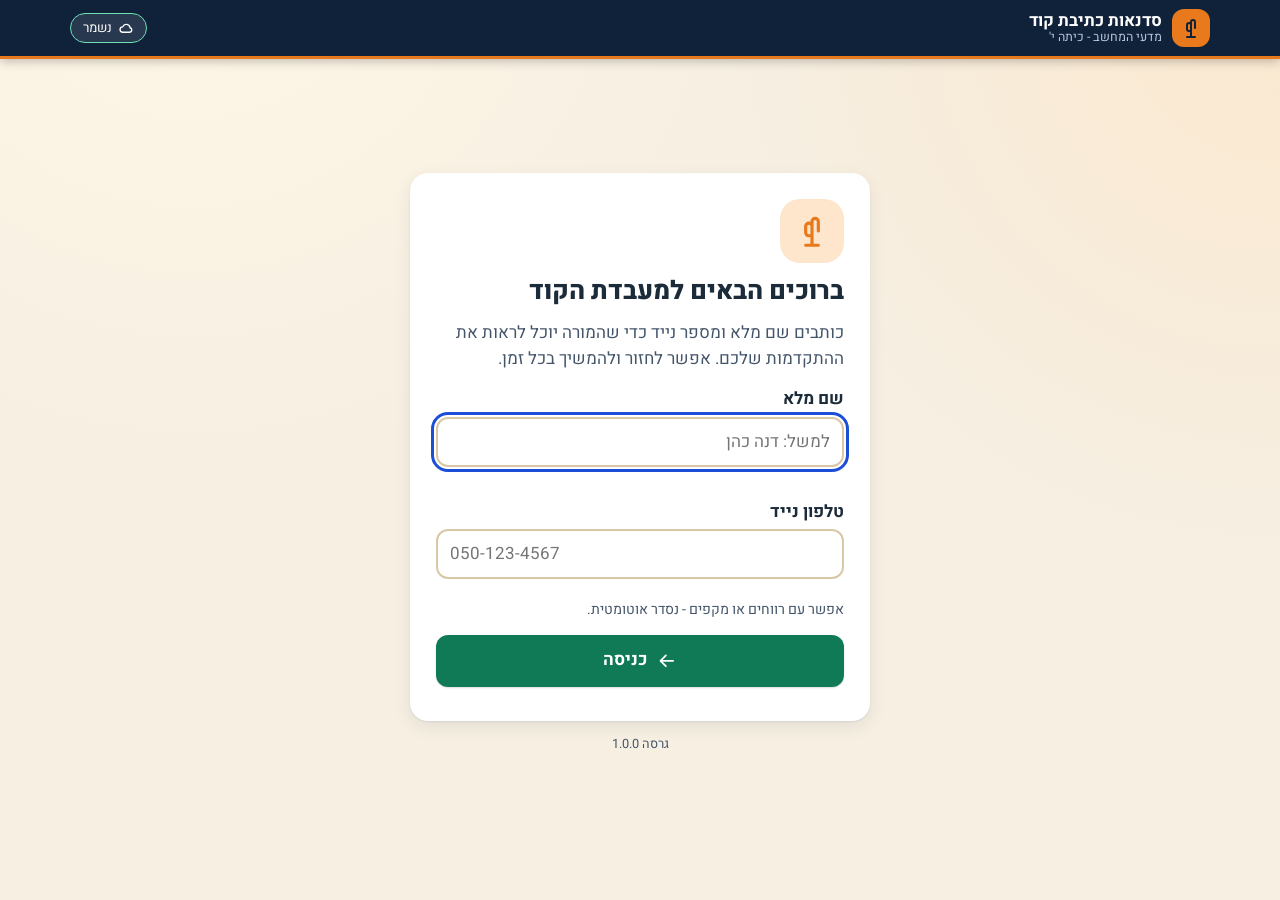
==== code-workshops/index.html @ 92d54087 "Add C# code-writing workshops (chapters 2-3) Three workshops, nine tasks, six-stage process with fad" ====
<!DOCTYPE html>
<html lang="he" dir="rtl">
<head>
  <meta charset="utf-8">
  <meta name="viewport" content="width=device-width, initial-scale=1">
  <meta name="theme-color" content="#10213a">
  <title>סדנאות כתיבת קוד</title>
  <link rel="preconnect" href="https://fonts.googleapis.com">
  <link rel="preconnect" href="https://fonts.gstatic.com" crossorigin>
  <link href="https://fonts.googleapis.com/css2?family=Heebo:wght@400;500;700;800&family=JetBrains+Mono:wght@400;600&display=swap" rel="stylesheet">
  <link rel="stylesheet" href="js/vendor/codemirror/codemirror.css">
  <link rel="stylesheet" href="css/style.css">
</head>
<body>
  <a class="skip" href="#main">דילוג לתוכן</a>
  <header id="hdr" class="hdr"></header>
  <main id="main" tabindex="-1"></main>
  <div id="toast" class="toast-host" role="status" aria-live="polite"></div>
  <noscript><p style="padding:2rem;text-align:center">האתר דורש JavaScript. נא להפעיל אותו בדפדפן.</p></noscript>
  <script src="js/config.js"></script>
  <script src="js/vendor/codemirror/codemirror.js"></script>
  <script src="js/vendor/codemirror/clike.js"></script>
  <script src="js/vendor/codemirror/matchbrackets.js"></script>
  <script src="js/vendor/codemirror/closebrackets.js"></script>
  <script src="js/csrun.js"></script>
  <script src="js/sync.js"></script>
  <script src="js/app.js"></script>
</body>
</html>
---- code-workshops/js/vendor/codemirror/codemirror.css ----
/* BASICS */

.CodeMirror {
  /* Set height, width, borders, and global font properties here */
  font-family: monospace;
  height: 300px;
  color: black;
  direction: ltr;
}

/* PADDING */

.CodeMirror-lines {
  padding: 4px 0; /* Vertical padding around content */
}
.CodeMirror pre.CodeMirror-line,
.CodeMirror pre.CodeMirror-line-like {
  padding: 0 4px; /* Horizontal padding of content */
}

.CodeMirror-scrollbar-filler, .CodeMirror-gutter-filler {
  background-color: white; /* The little square between H and V scrollbars */
}

/* GUTTER */

.CodeMirror-gutters {
  border-right: 1px solid #ddd;
  background-color: #f7f7f7;
  white-space: nowrap;
}
.CodeMirror-linenumbers {}
.CodeMirror-linenumber {
  padding: 0 3px 0 5px;
  min-width: 20px;
  text-align: right;
  color: #999;
  white-space: nowrap;
}

.CodeMirror-guttermarker { color: black; }
.CodeMirror-guttermarker-subtle { color: #999; }

/* CURSOR */

.CodeMirror-cursor {
  border-left: 1px solid black;
  border-right: none;
  width: 0;
}
/* Shown when moving in bi-directional text */
.CodeMirror div.CodeMirror-secondarycursor {
  border-left: 1px solid silver;
}
.cm-fat-cursor .CodeMirror-cursor {
  width: auto;
  border: 0 !important;
  background: #7e7;
}
.cm-fat-cursor div.CodeMirror-cursors {
  z-index: 1;
}
.cm-fat-cursor .CodeMirror-line::selection,
.cm-fat-cursor .CodeMirror-line > span::selection, 
.cm-fat-cursor .CodeMirror-line > span > span::selection { background: transparent; }
.cm-fat-cursor .CodeMirror-line::-moz-selection,
.cm-fat-cursor .CodeMirror-line > span::-moz-selection,
.cm-fat-cursor .CodeMirror-line > span > span::-moz-selection { background: transparent; }
.cm-fat-cursor { caret-color: transparent; }
@-moz-keyframes blink {
  0% {}
  50% { background-color: transparent; }
  100% {}
}
@-webkit-keyframes blink {
  0% {}
  50% { background-color: transparent; }
  100% {}
}
@keyframes blink {
  0% {}
  50% { background-color: transparent; }
  100% {}
}

/* Can style cursor different in overwrite (non-insert) mode */
.CodeMirror-overwrite .CodeMirror-cursor {}

.cm-tab { display: inline-block; text-decoration: inherit; }

.CodeMirror-rulers {
  position: absolute;
  left: 0; right: 0; top: -50px; bottom: 0;
  overflow: hidden;
}
.CodeMirror-ruler {
  border-left: 1px solid #ccc;
  top: 0; bottom: 0;
  position: absolute;
}

/* DEFAULT THEME */

.cm-s-default .cm-header {color: blue;}
.cm-s-default .cm-quote {color: #090;}
.cm-negative {color: #d44;}
.cm-positive {color: #292;}
.cm-header, .cm-strong {font-weight: bold;}
.cm-em {font-style: italic;}
.cm-link {text-decoration: underline;}
.cm-strikethrough {text-decoration: line-through;}

.cm-s-default .cm-keyword {color: #708;}
.cm-s-default .cm-atom {color: #219;}
.cm-s-default .cm-number {color: #164;}
.cm-s-default .cm-def {color: #00f;}
.cm-s-default .cm-variable,
.cm-s-default .cm-punctuation,
.cm-s-default .cm-property,
.cm-s-default .cm-operator {}
.cm-s-default .cm-variable-2 {color: #05a;}
.cm-s-default .cm-variable-3, .cm-s-default .cm-type {color: #085;}
.cm-s-default .cm-comment {color: #a50;}
.cm-s-default .cm-string {color: #a11;}
.cm-s-default .cm-string-2 {color: #f50;}
.cm-s-default .cm-meta {color: #555;}
.cm-s-default .cm-qualifier {color: #555;}
.cm-s-default .cm-builtin {color: #30a;}
.cm-s-default .cm-bracket {color: #997;}
.cm-s-default .cm-tag {color: #170;}
.cm-s-default .cm-attribute {color: #00c;}
.cm-s-default .cm-hr {color: #999;}
.cm-s-default .cm-link {color: #00c;}

.cm-s-default .cm-error {color: #f00;}
.cm-invalidchar {color: #f00;}

.CodeMirror-composing { border-bottom: 2px solid; }

/* Default styles for common addons */

div.CodeMirror span.CodeMirror-matchingbracket {color: #0b0;}
div.CodeMirror span.CodeMirror-nonmatchingbracket {color: #a22;}
.CodeMirror-matchingtag { background: rgba(255, 150, 0, .3); }
.CodeMirror-activeline-background {background: #e8f2ff;}

/* STOP */

/* The rest of this file contains styles related to the mechanics of
   the editor. You probably shouldn't touch them. */

.CodeMirror {
  position: relative;
  overflow: hidden;
  background: white;
}

.CodeMirror-scroll {
  overflow: scroll !important; /* Things will break if this is overridden */
  /* 50px is the magic margin used to hide the element's real scrollbars */
  /* See overflow: hidden in .CodeMirror */
  margin-bottom: -50px; margin-right: -50px;
  padding-bottom: 50px;
  height: 100%;
  outline: none; /* Prevent dragging from highlighting the element */
  position: relative;
  z-index: 0;
}
.CodeMirror-sizer {
  position: relative;
  border-right: 50px solid transparent;
}

/* The fake, visible scrollbars. Used to force redraw during scrolling
   before actual scrolling happens, thus preventing shaking and
   flickering artifacts. */
.CodeMirror-vscrollbar, .CodeMirror-hscrollbar, .CodeMirror-scrollbar-filler, .CodeMirror-gutter-filler {
  position: absolute;
  z-index: 6;
  display: none;
  outline: none;
}
.CodeMirror-vscrollbar {
  right: 0; top: 0;
  overflow-x: hidden;
  overflow-y: scroll;
}
.CodeMirror-hscrollbar {
  bottom: 0; left: 0;
  overflow-y: hidden;
  overflow-x: scroll;
}
.CodeMirror-scrollbar-filler {
  right: 0; bottom: 0;
}
.CodeMirror-gutter-filler {
  left: 0; bottom: 0;
}

.CodeMirror-gutters {
  position: absolute; left: 0; top: 0;
  min-height: 100%;
  z-index: 3;
}
.CodeMirror-gutter {
  white-space: normal;
  height: 100%;
  display: inline-block;
  vertical-align: top;
  margin-bottom: -50px;
}
.CodeMirror-gutter-wrapper {
  position: absolute;
  z-index: 4;
  background: none !important;
  border: none !important;
}
.CodeMirror-gutter-background {
  position: absolute;
  top: 0; bottom: 0;
  z-index: 4;
}
.CodeMirror-gutter-elt {
  position: absolute;
  cursor: default;
  z-index: 4;
}
.CodeMirror-gutter-wrapper ::selection { background-color: transparent }
.CodeMirror-gutter-wrapper ::-moz-selection { background-color: transparent }

.CodeMirror-lines {
  cursor: text;
  min-height: 1px; /* prevents collapsing before first draw */
}
.CodeMirror pre.CodeMirror-line,
.CodeMirror pre.CodeMirror-line-like {
  /* Reset some styles that the rest of the page might have set */
  -moz-border-radius: 0; -webkit-border-radius: 0; border-radius: 0;
  border-width: 0;
  background: transparent;
  font-family: inherit;
  font-size: inherit;
  margin: 0;
  white-space: pre;
  word-wrap: normal;
  line-height: inherit;
  color: inherit;
  z-index: 2;
  position: relative;
  overflow: visible;
  -webkit-tap-highlight-color: transparent;
  -webkit-font-variant-ligatures: contextual;
  font-variant-ligatures: contextual;
}
.CodeMirror-wrap pre.CodeMirror-line,
.CodeMirror-wrap pre.CodeMirror-line-like {
  word-wrap: break-word;
  white-space: pre-wrap;
  word-break: normal;
}

.CodeMirror-linebackground {
  position: absolute;
  left: 0; right: 0; top: 0; bottom: 0;
  z-index: 0;
}

.CodeMirror-linewidget {
  position: relative;
  z-index: 2;
  padding: 0.1px; /* Force widget margins to stay inside of the container */
}

.CodeMirror-widget {}

.CodeMirror-rtl pre { direction: rtl; }

.CodeMirror-code {
  outline: none;
}

/* Force content-box sizing for the elements where we expect it */
.CodeMirror-scroll,
.CodeMirror-sizer,
.CodeMirror-gutter,
.CodeMirror-gutters,
.CodeMirror-linenumber {
  -moz-box-sizing: content-box;
  box-sizing: content-box;
}

.CodeMirror-measure {
  position: absolute;
  width: 100%;
  height: 0;
  overflow: hidden;
  visibility: hidden;
}

.CodeMirror-cursor {
  position: absolute;
  pointer-events: none;
}
.CodeMirror-measure pre { position: static; }

div.CodeMirror-cursors {
  visibility: hidden;
  position: relative;
  z-index: 3;
}
div.CodeMirror-dragcursors {
  visibility: visible;
}

.CodeMirror-focused div.CodeMirror-cursors {
  visibility: visible;
}

.CodeMirror-selected { background: #d9d9d9; }
.CodeMirror-focused .CodeMirror-selected { background: #d7d4f0; }
.CodeMirror-crosshair { cursor: crosshair; }
.CodeMirror-line::selection, .CodeMirror-line > span::selection, .CodeMirror-line > span > span::selection { background: #d7d4f0; }
.CodeMirror-line::-moz-selection, .CodeMirror-line > span::-moz-selection, .CodeMirror-line > span > span::-moz-selection { background: #d7d4f0; }

.cm-searching {
  background-color: #ffa;
  background-color: rgba(255, 255, 0, .4);
}

/* Used to force a border model for a node */
.cm-force-border { padding-right: .1px; }

@media print {
  /* Hide the cursor when printing */
  .CodeMirror div.CodeMirror-cursors {
    visibility: hidden;
  }
}

/* See issue #2901 */
.cm-tab-wrap-hack:after { content: ''; }

/* Help users use markselection to safely style text background */
span.CodeMirror-selectedtext { background: none; }
---- code-workshops/css/style.css ----
/* Code workshops - "desert code lab" theme. RTL page; code areas are forced LTR. */
:root {
  --sand-50: #fcf9f2;
  --sand-100: #f6efe2;
  --sand-200: #ebdfc8;
  --sand-300: #d8c8a6;
  --ink: #1c2b3a;
  --ink-2: #44556a;
  --night: #10213a;
  --night-2: #17304f;
  --night-3: #0b1626;
  --green: #0f7a55;
  --green-d: #0a5f42;
  --green-l: #d9f1e6;
  --sun: #e8791c;
  --sun-l: #fde6cc;
  --sun-b: #f6a03d;
  --err: #b3261e;
  --err-l: #fbe3e0;
  --warn-l: #fff2cf;
  --radius: 14px;
  --shadow: 0 1px 2px rgba(16, 33, 58, .08), 0 6px 18px rgba(16, 33, 58, .08);
  --font: "Heebo", "Segoe UI", "Arial Hebrew", Arial, sans-serif;
  --mono: "JetBrains Mono", "Cascadia Mono", "Fira Code", Consolas, "Courier New", monospace;
}
* { box-sizing: border-box; }
html { -webkit-text-size-adjust: 100%; }
body {
  margin: 0; font-family: var(--font); font-size: 17px; line-height: 1.55; color: var(--ink);
  background: var(--sand-100);
  background-image: radial-gradient(circle at 15% -10%, #fff7e6 0, transparent 40%), radial-gradient(circle at 100% 0, #fbe8cf 0, transparent 35%);
  background-attachment: fixed; min-height: 100vh;
}
h1, h2, h3, h4 { line-height: 1.25; margin: 0 0 .5em; font-weight: 800; }
h1 { font-size: 1.9rem; } h2 { font-size: 1.45rem; } h3 { font-size: 1.15rem; } h4 { font-size: 1rem; }
p { margin: 0 0 .8em; }
a { color: var(--green-d); }
code, pre, .mono { font-family: var(--mono); }
.muted { color: var(--ink-2); } .small { font-size: .88rem; } .pad { padding: 14px; }
:focus-visible { outline: 3px solid #1d4ed8; outline-offset: 2px; border-radius: 6px; }
.night :focus-visible, .console :focus-visible, .sim-code :focus-visible, .CodeMirror :focus-visible { outline-color: #ffd27a; }
.skip { position: absolute; inset-inline-start: 8px; top: -60px; background: #fff; padding: 8px 14px; border-radius: 8px; z-index: 100; }
.skip:focus { top: 8px; }
.ico { width: 1.25em; height: 1.25em; flex: none; vertical-align: -.2em; }
.wrap { max-width: 1180px; margin: 0 auto; padding: 18px 20px 60px; }

/* ---------- header ---------- */
.hdr { background: var(--night); color: #fff; position: sticky; top: 0; z-index: 30; box-shadow: 0 2px 10px rgba(0, 0, 0, .25); border-bottom: 3px solid var(--sun); }
.hdr-in { max-width: 1180px; margin: 0 auto; padding: 8px 20px; display: flex; align-items: center; justify-content: space-between; gap: 12px; min-height: 56px; }
.brand { display: flex; align-items: center; gap: 10px; color: #fff; text-decoration: none; }
.brand-mark { width: 38px; height: 38px; border-radius: 12px; background: var(--sun); color: var(--night); display: grid; place-items: center; }
.brand-mark .ico { width: 24px; height: 24px; }
.brand-text { display: flex; flex-direction: column; line-height: 1.15; }
.brand-text strong { font-size: 1.05rem; } .brand-text small { color: #b9c7da; font-size: .78rem; }
.hdr-end { display: flex; align-items: center; gap: 10px; flex-wrap: wrap; justify-content: flex-end; }
.who { display: flex; align-items: center; gap: 8px; }
.who-name { display: inline-flex; align-items: center; gap: 6px; font-weight: 700; max-width: 180px; }
.who-name span { overflow: hidden; text-overflow: ellipsis; white-space: nowrap; }
.linkbtn { background: transparent; border: 1px solid rgba(255, 255, 255, .35); color: #fff; border-radius: 10px; padding: 0 12px; min-height: 36px; display: inline-flex; align-items: center; gap: 6px; cursor: pointer; font: inherit; font-size: .88rem; }
.linkbtn:hover { background: rgba(255, 255, 255, .12); }
.demo-tag { background: var(--sun); color: var(--night); border-radius: 8px; padding: 2px 10px; font-weight: 800; font-size: .85rem; }
.sync-chip { display: inline-flex; align-items: center; gap: 6px; padding: 4px 12px; border-radius: 999px; font-size: .82rem; background: rgba(255, 255, 255, .1); border: 1px solid rgba(255, 255, 255, .3); white-space: nowrap; }
.sync-chip.ok { border-color: #6fe0b0; } .sync-chip.wait { border-color: #ffd27a; } .sync-chip.off { border-color: #ff9d93; background: rgba(179, 38, 30, .35); } .sync-chip.prac { border-color: #9fc2ee; }

/* ---------- buttons / fields ---------- */
.btn {
  appearance: none; border: 2px solid transparent; border-radius: 12px; min-height: 44px; padding: 0 18px; font: inherit; font-weight: 700; cursor: pointer;
  display: inline-flex; align-items: center; justify-content: center; gap: 8px; text-decoration: none; background: #fff; color: var(--ink);
  transition: transform .12s, box-shadow .15s, background-color .15s, border-color .15s; box-shadow: 0 1px 2px rgba(16, 33, 58, .15);
}
.btn:hover:not(:disabled) { transform: translateY(-1px); box-shadow: 0 4px 10px rgba(16, 33, 58, .18); }
.btn:active:not(:disabled) { transform: translateY(0); }
.btn:disabled { opacity: .5; cursor: not-allowed; box-shadow: none; }
.btn.primary { background: var(--green); color: #fff; } .btn.primary:hover:not(:disabled) { background: var(--green-d); }
.btn.accent { background: var(--sun-b); color: var(--ink); } .btn.accent:hover:not(:disabled) { background: #f2931f; }
.btn.night { background: var(--night-2); color: #fff; } .btn.night:hover:not(:disabled) { background: var(--night); }
.btn.ghost { background: transparent; border-color: var(--sand-300); box-shadow: none; } .btn.ghost:hover:not(:disabled) { background: #fff; }
.btn.danger { background: var(--err); color: #fff; }
.btn.lg { min-height: 52px; font-size: 1.08rem; padding: 0 26px; }
.btn.sm { min-height: 36px; padding: 0 12px; font-size: .9rem; }
.btn.round { border-radius: 999px; }
.btn .cnt { background: rgba(16, 33, 58, .12); border-radius: 999px; padding: 0 8px; font-size: .8rem; }
.row { display: flex; gap: 10px; flex-wrap: wrap; align-items: center; }
.field { margin-bottom: 14px; }
.field label { display: block; font-weight: 700; margin-bottom: 4px; }
input[type=text], input[type=tel], textarea, select.sel {
  width: 100%; font: inherit; color: var(--ink); background: #fff; border: 2px solid var(--sand-300); border-radius: 12px; padding: 10px 12px; min-height: 44px;
}
input.bad { border-color: var(--err); background: var(--err-l); }
textarea.txt { resize: vertical; line-height: 1.5; }
textarea.mono-in, .plain-code { font-family: var(--mono); font-size: 15px; direction: ltr; text-align: left; }
.ferr { color: var(--err); font-weight: 700; min-height: 1.2em; font-size: .92rem; }
.hint { color: var(--ink-2); font-size: .88rem; margin-top: 2px; }
select.sel { width: auto; padding: 6px 10px; min-height: 40px; }
.counter { display: block; text-align: end; font-size: .85rem; color: var(--ink-2); margin-top: 2px; }
.counter.ok { color: var(--green); font-weight: 700; }
.card { background: #fff; border-radius: 18px; box-shadow: var(--shadow); padding: 26px; }

/* ---------- login ---------- */
.login-wrap { min-height: calc(100vh - 80px); display: grid; place-content: center; padding: 20px; justify-items: center; }
.login-card { width: min(460px, 92vw); position: relative; }
.login-card h1 { font-size: 1.6rem; }
.login-ico { width: 64px; height: 64px; border-radius: 20px; background: var(--sun-l); color: var(--sun); display: grid; place-items: center; margin-bottom: 12px; }
.login-ico .ico { width: 38px; height: 38px; }
.login-card .btn { width: 100%; }
.login-card.busy { opacity: .7; pointer-events: none; }
.login-busy { text-align: center; margin-top: 8px; color: var(--ink-2); }
.login-foot { color: var(--ink-2); font-size: .8rem; margin-top: 14px; }

/* ---------- media fallbacks ---------- */
.media { position: relative; overflow: hidden; background: linear-gradient(135deg, #1d3d63 0%, #2f6b7c 55%, #e8a35a 130%); }
.media::before { content: ""; position: absolute; inset: auto 0 0 0; height: 45%; opacity: .55;
  background: url("data:image/svg+xml,%3Csvg xmlns='http://www.w3.org/2000/svg' viewBox='0 0 400 100' preserveAspectRatio='none'%3E%3Cpath d='M0 70 Q60 20 120 60 T250 55 T400 40 V100 H0z' fill='%23f3c98b'/%3E%3Cpath d='M0 85 Q90 50 180 80 T400 70 V100 H0z' fill='%23d99a52'/%3E%3C/svg%3E") bottom / 100% 100% no-repeat; }
.media img { position: absolute; inset: 0; width: 100%; height: 100%; object-fit: cover; z-index: 1; }
.ws-card.w2 .media, .ws-hero.w2 .media { background: linear-gradient(135deg, #14304f 0%, #1f7a6c 60%, #8bd0a0 130%); }
.ws-card.w3 .media, .ws-hero.w3 .media { background: linear-gradient(135deg, #123b2e 0%, #1f8a55 55%, #d9c25e 130%); }

/* ---------- home ---------- */
.hero { position: relative; border-radius: 22px; overflow: hidden; min-height: 280px; display: flex; align-items: center; color: #fff; box-shadow: var(--shadow); isolation: isolate; }
.hero-media { position: absolute; inset: 0; z-index: -2; }
.hero::before { content: ""; position: absolute; inset: 0; z-index: -1; background: linear-gradient(to left, rgba(11, 22, 38, .92) 0%, rgba(11, 22, 38, .7) 45%, rgba(11, 22, 38, .1) 100%); }
.hero-copy { padding: 34px 38px; max-width: 700px; }
.hero h1 { font-size: 2.3rem; margin-bottom: .3em; }
.hero p { color: #e3ebf6; font-size: 1.08rem; }
.kicker { display: inline-flex; gap: 6px; align-items: center; background: var(--sun); color: var(--night); font-weight: 800; border-radius: 999px; padding: 2px 14px; font-size: .9rem; margin-bottom: 10px; }
.process-box { background: #fff; border-radius: 18px; padding: 22px 24px; margin-top: 20px; box-shadow: var(--shadow); }
.process { list-style: none; margin: 0; padding: 0; display: grid; grid-template-columns: repeat(6, 1fr); gap: 12px; }
.process li { display: flex; flex-direction: column; gap: 4px; font-size: .9rem; color: var(--ink-2); position: relative; }
.process li b { color: var(--ink); font-size: 1rem; }
.pn { width: 42px; height: 42px; border-radius: 50%; background: var(--sun-l); color: var(--sun); display: grid; place-items: center; }
.sec-title { margin: 28px 0 12px; }
.ws-grid { display: grid; grid-template-columns: repeat(3, 1fr); gap: 20px; }
.ws-card { background: #fff; border-radius: 18px; box-shadow: var(--shadow); overflow: hidden; display: flex; flex-direction: column; transition: transform .2s, box-shadow .2s; }
.ws-card:hover { transform: translateY(-3px); box-shadow: 0 10px 28px rgba(16, 33, 58, .16); }
.ws-link { display: block; } .ws-media { aspect-ratio: 16 / 9; }
.ws-body { padding: 16px 18px 18px; display: flex; flex-direction: column; gap: 6px; flex: 1; }
.ws-body h3 { margin: 0; } .ws-body h3 a { color: var(--ink); text-decoration: none; } .ws-body h3 a:hover { text-decoration: underline; }
.ws-body p { margin: 0; font-size: .95rem; }
.badge { align-self: flex-start; background: var(--night); color: #fff; border-radius: 8px; padding: 1px 10px; font-size: .8rem; font-weight: 700; }
.badge.light { background: rgba(255, 255, 255, .2); }
.chips { list-style: none; margin: 4px 0 0; padding: 0; display: flex; flex-wrap: wrap; gap: 6px; }
.chips li { background: var(--sand-100); border: 1px solid var(--sand-200); border-radius: 999px; padding: 0 10px; font-size: .82rem; }
.chips.light li { background: rgba(255, 255, 255, .16); border-color: rgba(255, 255, 255, .3); color: #fff; }
.ws-tasks { list-style: none; margin: 8px 0 0; padding: 0; display: grid; gap: 6px; }
.ws-tasks a { display: flex; align-items: center; gap: 8px; text-decoration: none; color: var(--ink); background: var(--sand-50); border: 1px solid var(--sand-200); border-radius: 12px; padding: 8px 12px; min-height: 44px; }
.ws-tasks a:hover { background: var(--sun-l); border-color: var(--sun-b); }
.ws-tasks .tt { flex: 1; font-weight: 700; font-size: .95rem; }
.ws-tasks .sc { background: var(--green); color: #fff; border-radius: 8px; padding: 0 8px; font-weight: 800; font-size: .85rem; }
.dots { display: inline-flex; gap: 4px; }
.dot { width: 10px; height: 10px; border-radius: 50%; background: var(--sand-200); border: 1px solid var(--sand-300); display: inline-block; }
.dot.on { background: var(--green); border-color: var(--green); } .dot.cur { border-color: var(--sun); background: #fff; box-shadow: 0 0 0 2px var(--sun-l); }

/* ---------- workshop page ---------- */
.crumbs { list-style: none; padding: 0; margin: 0 0 10px; display: flex; flex-wrap: wrap; gap: 4px; font-size: .9rem; color: var(--ink-2); }
.crumbs li + li::before { content: "\2039"; margin-inline: 8px; color: var(--sand-300); }
.crumbs a { color: var(--ink-2); }
.ws-hero { position: relative; border-radius: 22px; overflow: hidden; color: #fff; isolation: isolate; box-shadow: var(--shadow); min-height: 240px; display: flex; align-items: center; }
.ws-hero-media { position: absolute; inset: 0; z-index: -2; }
.ws-hero::before { content: ""; position: absolute; inset: 0; z-index: -1; background: linear-gradient(to left, rgba(11, 22, 38, .92), rgba(11, 22, 38, .55) 60%, rgba(11, 22, 38, .15)); }
.ws-hero-copy { padding: 28px 34px; max-width: 760px; }
.ws-hero h1 { margin-bottom: .1em; } .ws-hero .sub { font-size: 1.15rem; color: var(--sun-b); font-weight: 700; }
.ws-hero p { color: #e6eef8; }
.order-note { display: flex; gap: 8px; align-items: center; background: var(--warn-l); border-radius: 12px; padding: 10px 14px; margin: 16px 0; }
.task-grid { display: grid; grid-template-columns: repeat(3, 1fr); gap: 18px; }
.task-card { background: #fff; border-radius: 18px; padding: 18px; box-shadow: var(--shadow); display: flex; flex-direction: column; gap: 8px; }
.task-card h3 { margin: 0; } .task-card .btn { margin-top: auto; }
.tc-top { display: flex; gap: 8px; align-items: center; flex-wrap: wrap; }
.tc-num { width: 32px; height: 32px; border-radius: 50%; background: var(--night); color: #fff; display: grid; place-items: center; font-weight: 800; }
.rec { font-size: .8rem; color: var(--green-d); font-weight: 700; }
.clamp { display: -webkit-box; -webkit-line-clamp: 3; -webkit-box-orient: vertical; overflow: hidden; margin: 0; font-size: .95rem; }
.tc-bottom { display: flex; align-items: center; justify-content: space-between; margin: 4px 0 8px; }
.score-pill { display: inline-flex; gap: 4px; align-items: center; background: var(--green-l); color: var(--green-d); border-radius: 999px; padding: 0 10px; font-weight: 800; }
.mode-badge { border-radius: 8px; padding: 1px 10px; font-size: .82rem; font-weight: 800; border: 1px solid transparent; }
.mode-badge.parsons { background: #e4eefc; color: #1c4a8c; border-color: #bcd3f3; }
.mode-badge.fill { background: var(--sun-l); color: #8a4308; border-color: #f4c493; }
.mode-badge.blank { background: var(--green-l); color: var(--green-d); border-color: #a7dcc4; }

/* ---------- task page: head, stepper, story ---------- */
.task-wrap { padding-top: 12px; }
.task-head { display: flex; gap: 12px; align-items: center; flex-wrap: wrap; margin-bottom: 4px; }
.task-head h1 { margin: 0; font-size: 1.6rem; }
.stepper-wrap { margin: 10px 0 14px; background: #fff; border-radius: 18px; padding: 10px 8px 6px; box-shadow: var(--shadow); }
.stepper { list-style: none; margin: 0; padding: 0; display: flex; }
.stp-li { flex: 1 1 0; position: relative; display: flex; justify-content: center; min-width: 0; }
.stp-li:not(:first-child)::before { content: ""; position: absolute; top: 21px; inset-inline-start: 50%; width: 100%; height: 5px; background: repeating-linear-gradient(to left, var(--sand-300) 0 8px, transparent 8px 14px); z-index: 0; }
.stp-li:not(:first-child)::before { inset-inline-start: auto; left: 50%; right: auto; }
.stp-li.after-done::before { background: var(--green); }
.stp { position: relative; z-index: 1; background: none; border: 0; font: inherit; cursor: pointer; display: flex; flex-direction: column; align-items: center; gap: 2px; padding: 0 4px 4px; min-width: 56px; color: var(--ink-2); }
.stp-node { width: 44px; height: 44px; border-radius: 50%; display: grid; place-items: center; background: var(--sand-100); border: 3px solid var(--sand-300); color: var(--ink-2); transition: transform .15s, background-color .2s; }
.stp:hover .stp-node { transform: scale(1.07); }
.stp-label { font-weight: 800; font-size: .95rem; color: var(--ink); } .stp-n { font-size: .75rem; }
.stp.done .stp-node { background: var(--green); border-color: var(--green); color: #fff; }
.stp.cur .stp-node { background: var(--sun-b); border-color: var(--sun); color: var(--night); box-shadow: 0 0 0 5px var(--sun-l); animation: pulse 2.2s infinite; }
.stp.locked { cursor: not-allowed; opacity: .6; } .stp.locked .stp-label { color: var(--ink-2); }
@keyframes pulse { 0%, 100% { box-shadow: 0 0 0 4px var(--sun-l); } 50% { box-shadow: 0 0 0 9px rgba(246, 160, 61, .12); } }

.story { background: #fff; border-radius: var(--radius); box-shadow: var(--shadow); border-inline-start: 6px solid var(--sun); margin-bottom: 16px; }
.story-toggle { width: 100%; display: flex; align-items: center; gap: 8px; background: none; border: 0; font: inherit; font-weight: 800; padding: 10px 14px; min-height: 48px; cursor: pointer; text-align: start; color: var(--ink); }
.story-short { font-weight: 400; color: var(--ink-2); flex: 1; overflow: hidden; text-overflow: ellipsis; white-space: nowrap; }
.story.open .story-short { display: none; } .story.open .story-toggle { cursor: pointer; } .story.open .story-toggle .chev { transform: rotate(180deg); }
.story-toggle .chev { margin-inline-start: auto; transition: transform .2s; }
.story.open .story-toggle > span:nth-of-type(1) { flex: 1; }
.story-body { display: none; padding: 0 16px 14px; }
.story.open .story-body { display: block; }
.story-text { white-space: pre-line; margin-bottom: 10px; }
.io-grid { display: grid; grid-template-columns: 1fr 1fr 1.3fr; gap: 14px; }
.io-col h4 { color: var(--ink-2); margin-bottom: 4px; } .io-col ul { margin: 0; padding-inline-start: 20px; font-size: .95rem; }
.ex-pair { display: grid; grid-template-columns: 1fr 1.4fr; gap: 8px; } .ex-pair small { color: var(--ink-2); }
.codeblock { margin: 0; background: var(--night-3); color: #e6edf7; border-radius: 10px; padding: 8px 12px; font-size: 14.5px; line-height: 1.5; overflow: auto; white-space: pre; text-align: left; min-height: 2.2em; }
.codeblock.bad { box-shadow: inset 0 0 0 2px #ff8b80; }

/* ---------- stages ---------- */
.stage { background: transparent; }
.stage-title { display: flex; align-items: center; gap: 10px; margin-bottom: 6px; }
.stage-n { width: 34px; height: 34px; border-radius: 10px; background: var(--night); color: #fff; display: grid; place-items: center; font-size: 1rem; }
.lead { font-size: 1.05rem; color: var(--ink-2); max-width: 70ch; }
.stage-foot { display: flex; gap: 14px; align-items: center; flex-wrap: wrap; margin: 18px 0 10px; }
.qlist { display: grid; gap: 14px; }
.qcard { background: #fff; border-radius: var(--radius); box-shadow: var(--shadow); padding: 16px 18px; }
.qprompt { display: flex; gap: 10px; align-items: flex-start; font-size: 1.08rem; margin-bottom: 10px; font-weight: 700; }
.qn { flex: none; width: 28px; height: 28px; border-radius: 50%; background: var(--sun-l); color: #8a4308; display: grid; place-items: center; font-size: .9rem; font-weight: 800; }
.opts { display: grid; gap: 8px; }
.opt { display: flex; gap: 10px; align-items: center; text-align: start; font: inherit; min-height: 48px; background: var(--sand-50); border: 2px solid var(--sand-200); border-radius: 12px; padding: 8px 12px; cursor: pointer; color: var(--ink); transition: background-color .15s, border-color .15s; }
.opt:hover:not(:disabled) { border-color: var(--sun-b); background: var(--sun-l); }
.opt-mark { width: 26px; height: 26px; border-radius: 50%; border: 2px solid var(--sand-300); background: #fff; display: grid; place-items: center; flex: none; }
.opt.right { background: var(--green-l); border-color: var(--green); } .opt.right .opt-mark { background: var(--green); border-color: var(--green); color: #fff; }
.opt.wrong { background: var(--err-l); border-color: var(--err); } .opt.wrong .opt-mark { background: var(--err); border-color: var(--err); color: #fff; }
.opt:disabled { cursor: default; opacity: 1; }
.feedback { margin-top: 10px; border-radius: 12px; padding: 10px 14px; }
.feedback.good { background: var(--green-l); color: #0a4a34; } .feedback.bad { background: var(--err-l); color: #7d1a14; }
.plan-grid { display: grid; gap: 4px; max-width: 900px; }
.plan-compare { margin-top: 18px; } .cmp-row { display: grid; grid-template-columns: 1fr 1fr; gap: 12px; margin-bottom: 12px; }
.cmp { background: #fff; border-radius: var(--radius); padding: 12px 14px; box-shadow: var(--shadow); border-top: 5px solid var(--sand-300); white-space: pre-wrap; }
.cmp.mine { border-top-color: var(--sun-b); } .cmp.ref { border-top-color: var(--green); background: #f4fbf7; }
.cmp h4 { color: var(--ink-2); } .cmp p { margin: 0; }
.pred-list { display: grid; gap: 12px; }
.pred-row { display: grid; grid-template-columns: 1fr 1.2fr; gap: 12px; background: #fff; border-radius: var(--radius); padding: 14px; box-shadow: var(--shadow); border-inline-start: 6px solid var(--sand-300); }
.pred-row.ok { border-inline-start-color: var(--green); } .pred-row.no { border-inline-start-color: var(--err); }
.pred-real { grid-column: 1 / -1; } .pred-real h4 { display: flex; align-items: center; gap: 6px; }
.pred-row.ok .pred-real h4 { color: var(--green-d); } .pred-row.no .pred-real h4 { color: var(--err); }
.own-box { margin-top: 20px; background: #fff; border-radius: var(--radius); padding: 16px 18px; box-shadow: var(--shadow); }
.own-box:empty { display: none; }
.own-row { display: grid; grid-template-columns: 1fr 1.2fr; gap: 12px; margin-bottom: 10px; }
.edge-hint { display: flex; gap: 8px; align-items: center; background: var(--warn-l); border-radius: 10px; padding: 8px 12px; margin-bottom: 10px; }
.how { display: flex; align-items: center; gap: 6px; }

/* sort boards */
.sortboard { display: grid; grid-template-columns: minmax(0, 1fr) minmax(0, 1fr); gap: 16px; align-items: start; }
.scol-title { display: flex; justify-content: space-between; align-items: center; margin-bottom: 6px; color: var(--ink-2); }
.count { background: var(--sand-200); border-radius: 999px; padding: 0 9px; font-size: .8rem; }
.slist { list-style: none; margin: 0; padding: 8px; border-radius: var(--radius); background: var(--sand-200); min-height: 120px; display: grid; gap: 6px; align-content: start; transition: outline-color .15s; }
.slist.drop-end { outline: 3px dashed var(--sun); }
.slist.bin { background: #f3e1de; }
.sitem { display: flex; align-items: center; gap: 8px; background: #fff; border: 2px solid var(--sand-300); border-radius: 10px; padding: 4px 8px; min-height: 44px; position: relative; transition: border-color .15s, background-color .15s, box-shadow .15s; }
.sitem[draggable=true] { cursor: grab; }
.sitem.dragging { opacity: .45; }
.sitem.drop-before { box-shadow: 0 -4px 0 0 var(--sun); } .sitem.drop-after { box-shadow: 0 4px 0 0 var(--sun); }
.sitem.ok { border-color: var(--green); background: var(--green-l); } .sitem.no { border-color: var(--err); background: var(--err-l); }
.grip { color: var(--ink-2); width: 22px; display: grid; place-items: center; flex: none; }
.ln { color: var(--ink-2); font-family: var(--mono); font-size: .85rem; min-width: 1.8em; text-align: center; flex: none; }
.stext { flex: 1; min-width: 0; padding: 4px 2px; }
.stext.mono { font-family: var(--mono); font-size: 15px; white-space: pre; overflow-x: auto; text-align: left; line-height: 1.5; }
.sacts { display: flex; gap: 2px; flex: none; }
.ibtn { min-width: 40px; height: 40px; border: 0; border-radius: 10px; background: transparent; color: var(--ink-2); cursor: pointer; display: inline-flex; align-items: center; justify-content: center; gap: 4px; font: inherit; font-size: .85rem; font-weight: 700; padding: 0 6px; }
.ibtn:hover:not(:disabled) { background: var(--sand-200); color: var(--ink); } .ibtn:disabled { opacity: .3; cursor: default; }
.ibtn.act { color: var(--green-d); } .ibtn.act:hover:not(:disabled) { background: var(--green-l); }
.sempty { color: var(--ink-2); text-align: center; padding: 22px 8px; font-size: .92rem; }
.slist.bank, .slist.prog { direction: ltr; }
.slist.bank .sitem { background: #fff; }
.slist.prog { background: var(--night); }
.slist.prog .sitem { background: var(--night-2); border-color: #2c4a72; color: #e6edf7; }
.slist.prog .ln, .slist.prog .grip { color: #8ea6c4; }
.slist.prog .sitem.locked { background: #0e1d33; border-style: dashed; color: #b6c6dc; }
.slist.prog .sitem.pickable { cursor: pointer; }
.slist.prog .sitem.pickable:hover { border-color: #5d7ea8; }
.slist.prog .sitem.sel { border-color: var(--sun-b); box-shadow: 0 0 0 2px rgba(246, 160, 61, .35), 0 6px 0 -2px var(--sun-b); margin-bottom: 4px; }
.slist.prog .ibtn { color: #b6c6dc; } .slist.prog .ibtn:hover:not(:disabled) { background: rgba(255, 255, 255, .12); color: #fff; }
.slist.prog .sempty { color: #8ea6c4; }
.slist.prog .sitem.errline, .sitem.errline { border-color: #ff6b5f; background: #5a1f24; }
.slist.prog .sitem:focus-visible { outline-color: #ffd27a; }

/* ---------- code stage ---------- */
.toolbar { display: flex; flex-wrap: wrap; gap: 8px; align-items: center; margin: 8px 0 12px; position: sticky; top: 62px; z-index: 20; background: rgba(246, 239, 226, .94); backdrop-filter: blur(4px); padding: 8px 0; }
.best-chip { margin-inline-start: auto; font-size: .88rem; color: var(--ink-2); }
.confirm { display: flex; gap: 10px; align-items: center; flex-wrap: wrap; background: var(--err-l); border: 2px solid var(--err); border-radius: 12px; padding: 10px 14px; margin-bottom: 10px; }
.confirm span { flex: 1; font-weight: 700; }
.hints { display: grid; gap: 8px; margin-bottom: 8px; }
.hint-card { display: flex; gap: 10px; background: var(--warn-l); border: 1px solid #f1d67e; border-radius: 12px; padding: 10px 14px; align-items: flex-start; }
.hint-card p { margin: 2px 0 0; }
.notes .note { display: flex; gap: 10px; background: #e6f0fb; border: 1px solid #b7d1ee; color: #17406e; border-radius: 12px; padding: 8px 14px; margin-bottom: 10px; }
.notes ul { margin: 2px 0 0; padding-inline-start: 18px; }
.work { display: grid; grid-template-columns: minmax(0, 1.1fr) minmax(0, 1fr); gap: 16px; align-items: start; }
.work.mode-parsons { grid-template-columns: minmax(0, 1fr); }
.edpane, .outpane { min-width: 0; }
.pane-head { display: flex; justify-content: space-between; align-items: center; background: var(--night); color: #fff; border-radius: var(--radius) var(--radius) 0 0; padding: 8px 14px; font-weight: 700; }
.lang { font-family: var(--mono); font-size: .8rem; background: var(--sun-b); color: var(--night); border-radius: 6px; padding: 0 8px; }
.work.mode-parsons .pane-head { border-radius: var(--radius); margin-bottom: 8px; }
.work.mode-parsons .edpane { background: transparent; }
.cm-host { border-radius: 0 0 var(--radius) var(--radius); overflow: hidden; direction: ltr; text-align: left; }
.CodeMirror { direction: ltr; text-align: left; font-family: var(--mono); font-size: 15.5px; line-height: 1.55; height: min(56vh, 520px); min-height: 300px; }
.cm-s-cw-night.CodeMirror { background: #0f1c30; color: #e6edf7; }
.cm-s-cw-night .CodeMirror-gutters { background: #0b1626; border-right: 1px solid #1d3352; }
.cm-s-cw-night .CodeMirror-linenumber { color: #6b86a8; }
.cm-s-cw-night .CodeMirror-cursor { border-left: 2px solid #ffb15c; }
.cm-s-cw-night .CodeMirror-selected, .cm-s-cw-night.CodeMirror-focused .CodeMirror-selected { background: #28486f; }
.cm-s-cw-night .CodeMirror-activeline-background { background: #14263f; }
.cm-s-cw-night .cm-keyword { color: #ffb86b; font-weight: 600; } .cm-s-cw-night .cm-type { color: #7dcfff; } .cm-s-cw-night .cm-builtin { color: #7dcfff; }
.cm-s-cw-night .cm-string, .cm-s-cw-night .cm-string-2 { color: #a5e08f; } .cm-s-cw-night .cm-number { color: #f78fb3; } .cm-s-cw-night .cm-comment { color: #6f8fb3; font-style: italic; }
.cm-s-cw-night .cm-atom, .cm-s-cw-night .cm-meta { color: #82aaff; } .cm-s-cw-night .cm-def { color: #ffd27a; } .cm-s-cw-night .cm-variable { color: #e6edf7; }
.cm-s-cw-night .cm-variable-2, .cm-s-cw-night .cm-variable-3 { color: #7dcfff; } .cm-s-cw-night .cm-operator { color: #c3d3e8; }
.cm-s-cw-night .CodeMirror-matchingbracket { color: #fff !important; background: #1f7a55; border-radius: 2px; }
.cm-s-cw-night .CodeMirror-nonmatchingbracket { color: #fff !important; background: #b3261e; }
.cm-errline { background: rgba(232, 60, 50, .32) !important; }
.fillbox { background: var(--night); border-radius: 0 0 var(--radius) var(--radius); padding: 8px 0 10px; }
.fill-tools { padding: 4px 14px 8px; display: flex; gap: 12px; align-items: center; flex-wrap: wrap; }
.fill-tools .btn.ghost { color: #fff; border-color: #3a5a85; } .fill-tools .btn.ghost:hover:not(:disabled) { background: rgba(255, 255, 255, .1); }
.fill-tools .muted { color: #b6c6dc; }
.fillcode { font-family: var(--mono); font-size: 15.5px; line-height: 2; color: #e6edf7; overflow-x: auto; padding: 0 0 4px; }
.cl { display: flex; white-space: pre; min-width: max-content; padding-inline-end: 12px; }
.cl .ln { color: #6b86a8; width: 3em; text-align: right; padding-inline-end: 12px; user-select: none; }
.cl.errline { background: rgba(232, 60, 50, .3); }
.blank-wrap { display: inline-flex; align-items: center; gap: 2px; vertical-align: middle; }
input.blank { font-family: var(--mono); font-size: 15px; color: #ffe3ae; background: #1b3555; border: 0; border-bottom: 3px dashed var(--sun-b); border-radius: 6px 6px 0 0; padding: 0 6px; min-height: 32px; height: 32px; text-align: left; direction: ltr; width: 5ch; transition: width .1s; }
input.blank::placeholder { color: #7f99b8; }
input.blank:focus { outline: 3px solid #ffd27a; border-bottom-style: solid; }
.qdot { width: 10px; height: 10px; border-radius: 50%; display: inline-block; flex: none; }
.qdot.ok { background: #46d39a; } .qdot.no { background: #ff6b5f; }
.qbtn { width: 22px; height: 22px; border-radius: 50%; border: 1px solid #5d7ea8; background: transparent; color: #cfe0f5; font-size: 13px; line-height: 1; cursor: pointer; padding: 0; font-family: var(--font); }
.qbtn:hover { background: #2a4a72; }
.blank-hint { margin: 8px 14px 0; background: #1b3555; color: #ffe3ae; border-radius: 10px; padding: 8px 12px; font-family: var(--font); font-size: .95rem; }
.tabs { display: flex; gap: 4px; background: var(--night); border-radius: var(--radius) var(--radius) 0 0; padding: 6px 8px 0; }
.tab { font: inherit; font-weight: 700; color: #b6c6dc; background: transparent; border: 0; border-radius: 10px 10px 0 0; padding: 8px 16px; min-height: 40px; cursor: pointer; }
.tab.on { background: var(--night-3); color: #fff; } .tab:hover:not(.on) { color: #fff; }
.panes { background: var(--night-3); border-radius: 0 0 var(--radius) var(--radius); min-height: 220px; color: #dbe6f5; }
.console { padding: 10px 14px 12px; direction: ltr; }
.con-out { margin: 0; font-family: var(--mono); font-size: 15.5px; line-height: 1.55; white-space: pre-wrap; word-break: break-word; min-height: 120px; max-height: 340px; overflow: auto; color: #e6edf7; text-align: left; }
.con-out .echo { color: var(--sun-b); }
.con-line { display: flex; gap: 8px; align-items: center; margin-top: 6px; }
.con-line .prompt { color: var(--sun-b); font-family: var(--mono); font-weight: 700; }
.con-in { font-family: var(--mono); font-size: 15.5px; background: #16304f; color: #fff; border: 2px solid var(--sun-b); border-radius: 10px; padding: 6px 10px; min-height: 40px; }
.con-status { margin-top: 8px; font-family: var(--font); direction: rtl; }
.waiting { color: #ffd27a; font-weight: 700; } .done-ok { color: #6fe0b0; font-weight: 700; }
.errlist { background: #4a1a1c; border: 1px solid #a8453f; color: #ffd8d4; border-radius: 10px; padding: 8px 14px; margin-top: 4px; }
.errlist ul { margin: 4px 0 0; padding-inline-start: 18px; } .errlist li { margin: 2px 0; }
.tests-pane { padding: 10px; display: grid; gap: 8px; color: var(--ink); background: var(--sand-50); border-radius: 0 0 var(--radius) var(--radius); }
.tests-pane .errlist { background: var(--err-l); color: #7d1a14; border-color: #e3a49d; }
.tsum { display: grid; gap: 6px; background: #fff; border-radius: 12px; padding: 10px 14px; }
.tsum.all { background: var(--green-l); }
.meter { height: 10px; background: var(--sand-200); border-radius: 999px; overflow: hidden; } .meter-fill { height: 100%; background: var(--green); border-radius: 999px; transition: width .5s; }
.tcase { background: #fff; border-radius: 12px; border-inline-start: 6px solid var(--err); }
.tcase.pass { border-inline-start-color: var(--green); }
.tcase summary { list-style: none; cursor: pointer; display: flex; gap: 8px; align-items: center; padding: 8px 12px; min-height: 44px; font-weight: 700; }
.tcase summary::-webkit-details-marker { display: none; }
.tmark { width: 26px; height: 26px; border-radius: 50%; display: grid; place-items: center; color: #fff; background: var(--err); flex: none; } .tcase.pass .tmark { background: var(--green); }
.tname { flex: 1; } .tstat { font-size: .85rem; color: var(--ink-2); font-weight: 400; }
.tbody { display: grid; grid-template-columns: repeat(3, 1fr); gap: 8px; padding: 0 12px 12px; } .tbody small { color: var(--ink-2); }
.tcase > .errlist, .missing { margin: 0 12px 12px; } .missing { font-size: .92rem; color: #7d1a14; }
.tips { display: flex; gap: 10px; background: var(--warn-l); border: 1px solid #f1d67e; border-radius: 12px; padding: 10px 14px; }
.tips ul { margin: 2px 0 0; padding-inline-start: 18px; }
.own-title { margin: 6px 0 0; }
.finish-bar { margin-top: 16px; }
.finish { display: flex; gap: 14px; align-items: center; justify-content: space-between; flex-wrap: wrap; border-radius: var(--radius); padding: 14px 18px; }
.finish.ok { background: var(--green-l); border: 2px solid var(--green); } .finish.warn { background: var(--warn-l); border: 2px solid #f1d67e; }
.ftxt { display: flex; gap: 10px; align-items: center; flex: 1; min-width: 240px; }

/* ---------- simulation ---------- */
.sim-host { margin-top: 4px; }
.sim { background: #fff; border-radius: 18px; box-shadow: 0 10px 30px rgba(16, 33, 58, .2); overflow: hidden; outline: none; }
.sim-top { display: flex; gap: 12px; align-items: center; flex-wrap: wrap; background: var(--night); color: #fff; padding: 10px 16px; }
.sim-top h3 { margin: 0; display: flex; gap: 8px; align-items: center; }
.sim-top .btn.ghost { color: #fff; border-color: #3a5a85; margin-inline-start: auto; } .sim-top .btn.ghost:hover { background: rgba(255, 255, 255, .12); }
.sim-pick { display: flex; gap: 8px; align-items: center; }
.sim-top .sel { background: #16304f; color: #fff; border-color: #3a5a85; }
.in-chips { display: flex; gap: 6px; align-items: center; flex-wrap: wrap; } .in-chips .lbl { color: #b6c6dc; font-family: var(--font); }
.chip { background: #16304f; border: 1px solid #3a5a85; border-radius: 8px; padding: 0 10px; font-family: var(--mono); color: #ffe3ae; }
.chip.dim { color: #8ea6c4; }
.sim-body { display: grid; grid-template-columns: minmax(0, 1.25fr) minmax(0, 1fr); gap: 16px; padding: 14px 16px; }
.sim-body h4 { color: var(--ink-2); margin: 10px 0 4px; font-size: .9rem; } .sim-left h4 { margin-top: 0; }
.sim-code { background: var(--night-3); border-radius: 12px; max-height: min(46vh, 420px); overflow: auto; padding: 6px 0; position: relative; font-family: var(--mono); font-size: 15px; line-height: 1.7; color: #e6edf7; }
.sl { display: flex; align-items: center; white-space: pre; min-width: max-content; padding-inline-end: 14px; border-inline-start: 5px solid transparent; transition: background-color .2s; }
.sl .arrow { width: 22px; color: var(--sun-b); visibility: hidden; display: grid; place-items: center; } .sl .arrow .ico { width: 16px; height: 16px; }
.sl .ln { color: #6b86a8; width: 2.4em; text-align: right; padding-inline-end: 12px; font-size: .88rem; }
.sl.cur { background: rgba(246, 160, 61, .24); border-inline-start-color: var(--sun-b); color: #fff; font-weight: 600; } .sl.cur .arrow { visibility: visible; }
.sim-method { display: flex; gap: 8px; align-items: center; flex-wrap: wrap; background: var(--sand-100); border-radius: 10px; padding: 6px 12px; }
.sim-method .lbl { color: var(--ink-2); } .sim-method code { font-weight: 700; color: var(--night-2); } .depth { font-size: .82rem; color: var(--ink-2); }
.vtable { width: 100%; border-collapse: collapse; font-size: 15px; background: #fff; border: 1px solid var(--sand-200); border-radius: 10px; overflow: hidden; }
.vtable th { background: var(--sand-100); text-align: start; padding: 6px 12px; font-size: .85rem; color: var(--ink-2); }
.vtable td { padding: 6px 12px; border-top: 1px solid var(--sand-200); }
.vtable .vn { font-family: var(--mono); font-weight: 700; color: #1c4a8c; width: 45%; text-align: right; } .vtable .vv { font-family: var(--mono); text-align: right; }
.vtable tr.chg td { animation: flash 1.2s ease-out; background: #fff2c8; } .vtable tr.chg .vv { font-weight: 800; color: #8a4308; }
@keyframes flash { 0% { background: #ffd27a; } 100% { background: #fff2c8; } }
.sim-out { margin: 0; background: var(--night-3); color: #e6edf7; border-radius: 12px; padding: 10px 14px; font-size: 15px; min-height: 64px; max-height: 150px; overflow: auto; white-space: pre-wrap; text-align: left; }
.sim-out .fresh { color: #ffd27a; background: rgba(255, 210, 122, .14); border-radius: 4px; } .sim-out .muted { color: #8ea6c4; }
.sim-cap { display: flex; align-items: center; gap: 10px; margin: 0 16px; padding: 8px 14px; background: var(--sun-l); border-radius: 12px; }
.cap-ln { font-weight: 800; color: #8a4308; } .sim-cap code { font-size: 15px; direction: ltr; unicode-bidi: isolate; }
.sim-note { margin: 8px 16px 0; min-height: 1px; } .sim-note .errlist { background: var(--err-l); color: #7d1a14; border-color: #e3a49d; }
.sim-note .muted { color: var(--ink-2); } .sim-note .done-ok { color: var(--green-d); }
.sim-controls { display: flex; gap: 8px; align-items: center; flex-wrap: wrap; padding: 12px 16px 6px; }
.sim-controls .btn.round { min-height: 48px; }
.sim-speed { display: flex; gap: 6px; align-items: center; font-size: .9rem; color: var(--ink-2); }
.slider { flex: 1 1 160px; min-width: 120px; accent-color: var(--sun); height: 30px; }
.sim-count { font-weight: 800; color: var(--ink-2); white-space: nowrap; }
.keys { padding: 0 16px 12px; margin: 0; }

/* ---------- reflection / score ---------- */
.sumcard { display: grid; grid-template-columns: repeat(4, 1fr); gap: 10px; margin-bottom: 14px; }
.sum { background: #fff; border-radius: var(--radius); box-shadow: var(--shadow); padding: 12px 14px; display: flex; flex-direction: column; border-top: 5px solid var(--sun-b); }
.sum b { font-size: 1.6rem; font-family: var(--mono); } .sum span { color: var(--ink-2); font-size: .88rem; }
.scorecard { position: relative; overflow: hidden; margin-top: 18px; background: #fff; border: 3px solid var(--green); border-radius: 22px; padding: 24px; display: grid; grid-template-columns: auto 1fr; gap: 24px; align-items: center; box-shadow: var(--shadow); }
.scorecard.pop { animation: pop .6s cubic-bezier(.2, 1.3, .4, 1); }
@keyframes pop { 0% { transform: scale(.85); opacity: 0; } 100% { transform: scale(1); opacity: 1; } }
.ring { width: 160px; height: 160px; border-radius: 50%; display: grid; place-items: center; background: conic-gradient(var(--green) calc(var(--p) * 1%), var(--sand-200) 0); }
.ring-in { width: 124px; height: 124px; border-radius: 50%; background: #fff; display: flex; flex-direction: column; align-items: center; justify-content: center; }
.ring-in b { font-size: 2.8rem; line-height: 1; font-family: var(--mono); color: var(--green-d); } .ring-in span { color: var(--ink-2); font-size: .85rem; }
.score-txt h3 { font-size: 1.5rem; margin-bottom: 0; }
.brk { width: 100%; border-collapse: collapse; margin-top: 8px; } .brk td { padding: 5px 6px; border-bottom: 1px solid var(--sand-200); } .brk .num { font-family: var(--mono); font-weight: 700; white-space: nowrap; } .brk tr.neg td { color: var(--err); }
.mini-meter { height: 8px; background: var(--sand-200); border-radius: 99px; overflow: hidden; min-width: 80px; } .mini-meter i { display: block; height: 100%; background: var(--green); }
.score-act { grid-column: 1 / -1; display: flex; gap: 10px; flex-wrap: wrap; }
.confetti { position: absolute; inset: 0; pointer-events: none; overflow: hidden; }
.confetti i { position: absolute; top: -14px; width: 9px; height: 15px; border-radius: 2px; left: calc(var(--k) * 8.3% + 2%); background: hsl(calc(var(--k) * 47), 85%, 58%); animation: fall 2.6s ease-in forwards; animation-delay: calc(var(--k) * .12s); opacity: 0; }
@keyframes fall { 0% { transform: translateY(0) rotate(0); opacity: 1; } 100% { transform: translateY(330px) rotate(540deg); opacity: 0; } }

/* ---------- misc ---------- */
.errbox { background: #fff; border: 2px solid var(--err); border-radius: var(--radius); padding: 20px; margin-top: 20px; }
.errbox pre { overflow: auto; background: var(--night-3); color: #e6edf7; padding: 10px; border-radius: 8px; font-size: 12px; }
.toast-host { position: fixed; inset-inline: 0; bottom: 18px; display: flex; justify-content: center; z-index: 80; pointer-events: none; opacity: 0; transform: translateY(10px); transition: opacity .25s, transform .25s; }
.toast-host.on { opacity: 1; transform: none; }
.toast { background: var(--night); color: #fff; padding: 10px 18px; border-radius: 12px; box-shadow: 0 6px 22px rgba(0, 0, 0, .35); max-width: min(560px, 92vw); border-inline-start: 5px solid var(--sun-b); }
.toast.err { border-inline-start-color: #ff6b5f; }
[hidden] { display: none !important; }

/* ---------- responsive ---------- */
@media (max-width: 1100px) {
  .ws-grid, .task-grid { grid-template-columns: repeat(2, 1fr); }
  .process { grid-template-columns: repeat(3, 1fr); }
}
@media (max-width: 900px) {
  .work { grid-template-columns: minmax(0, 1fr); }
  .io-grid { grid-template-columns: 1fr; }
  .sim-body { grid-template-columns: minmax(0, 1fr); }
  .toolbar { top: 56px; }
  .sumcard { grid-template-columns: repeat(2, 1fr); }
}
@media (max-width: 720px) {
  body { font-size: 16.5px; }
  .wrap { padding: 12px 12px 50px; }
  .hdr-in { padding: 6px 12px; } .brand-text small { display: none; }
  .who-name { max-width: 110px; } .linkbtn span { display: none; } .linkbtn { padding: 0 10px; }
  .sync-chip { font-size: .75rem; padding: 3px 9px; white-space: normal; max-width: 200px; line-height: 1.2; }
  .hero-copy { padding: 22px 20px; } .hero h1 { font-size: 1.6rem; } .ws-hero-copy { padding: 20px; }
  .ws-grid, .task-grid, .cmp-row, .pred-row, .own-row, .sortboard { grid-template-columns: minmax(0, 1fr); }
  .process { grid-template-columns: repeat(2, 1fr); }
  .stp-node { width: 36px; height: 36px; } .stp-li:not(:first-child)::before { top: 17px; }
  .stp { min-width: 0; padding: 0; } .stp:not(.cur) .stp-label, .stp-n { display: none; } .stp.cur .stp-label { font-size: .8rem; }
  .story-short { display: none; }
  .tbody { grid-template-columns: 1fr; }
  .scorecard { grid-template-columns: 1fr; justify-items: center; text-align: center; } .scorecard .brk { text-align: start; }
  .toolbar { position: static; background: none; backdrop-filter: none; }
  .toolbar .btn { flex: 1 1 calc(50% - 8px); padding: 0 10px; } .best-chip { flex-basis: 100%; margin: 0; }
  .CodeMirror { height: 52vh; min-height: 260px; font-size: 14.5px; }
  .fillcode { font-size: 14.5px; } .stext.mono { font-size: 14px; }
  .sim-controls .btn span { display: none; } .sim-controls .btn.primary span { display: inline; }
  .slider { flex-basis: 100%; order: 9; }
  .login-card { padding: 20px; }
}
@media (prefers-reduced-motion: reduce) {
  *, *::before, *::after { animation: none !important; transition: none !important; scroll-behavior: auto !important; }
}

/* Hebrew output lines inside LTR consoles: let each line pick its own direction so "label: 4" reads correctly */
.con-out, .sim-out, .codeblock { unicode-bidi: plaintext; text-align: start; }

.scol { min-width: 0; }
.work.mode-parsons .sortboard { grid-template-columns: minmax(0, .85fr) minmax(0, 1.15fr); }
@media (max-width: 720px) { .work.mode-parsons .sortboard { grid-template-columns: minmax(0, 1fr); } }
.slist { grid-template-columns: minmax(0, 1fr); }
.sitem { min-width: 0; }
.stext.mono { overflow-x: auto; scrollbar-width: thin; }
@media (max-width: 720px) {
  .slist.bank .sitem, .slist.prog .sitem:not(.locked) { flex-wrap: wrap; }
  .slist.bank .stext, .slist.prog .sitem:not(.locked) .stext { flex: 1 1 calc(100% - 60px); }
  .slist.bank .sacts, .slist.prog .sitem:not(.locked) .sacts { flex: 1 1 100%; justify-content: flex-end; border-top: 1px solid rgba(128, 128, 128, .25); }
}

/* Parsons lines: wrap long code lines instead of clipping them, so every line is fully readable */
.work.mode-parsons .stext.mono { white-space: pre-wrap; overflow-wrap: anywhere; overflow-x: visible; }
.work.mode-parsons .sortboard { grid-template-columns: minmax(0, .8fr) minmax(0, 1.2fr); }

/* Give the code pane more room than the console/tests pane on desktop */
@media (min-width: 901px) { .work:not(.mode-parsons) { grid-template-columns: minmax(0, 1.5fr) minmax(0, 1fr); } }

/* No programming ligatures: beginners must see the real characters (>= and ==, not a single glyph) */
code, pre, .mono, .stext.mono, .fillcode, .fillcode input, .CodeMirror, .con-out, .con-in, .sim-out, .codeblock { font-variant-ligatures: none; font-feature-settings: "liga" 0, "calt" 0; }
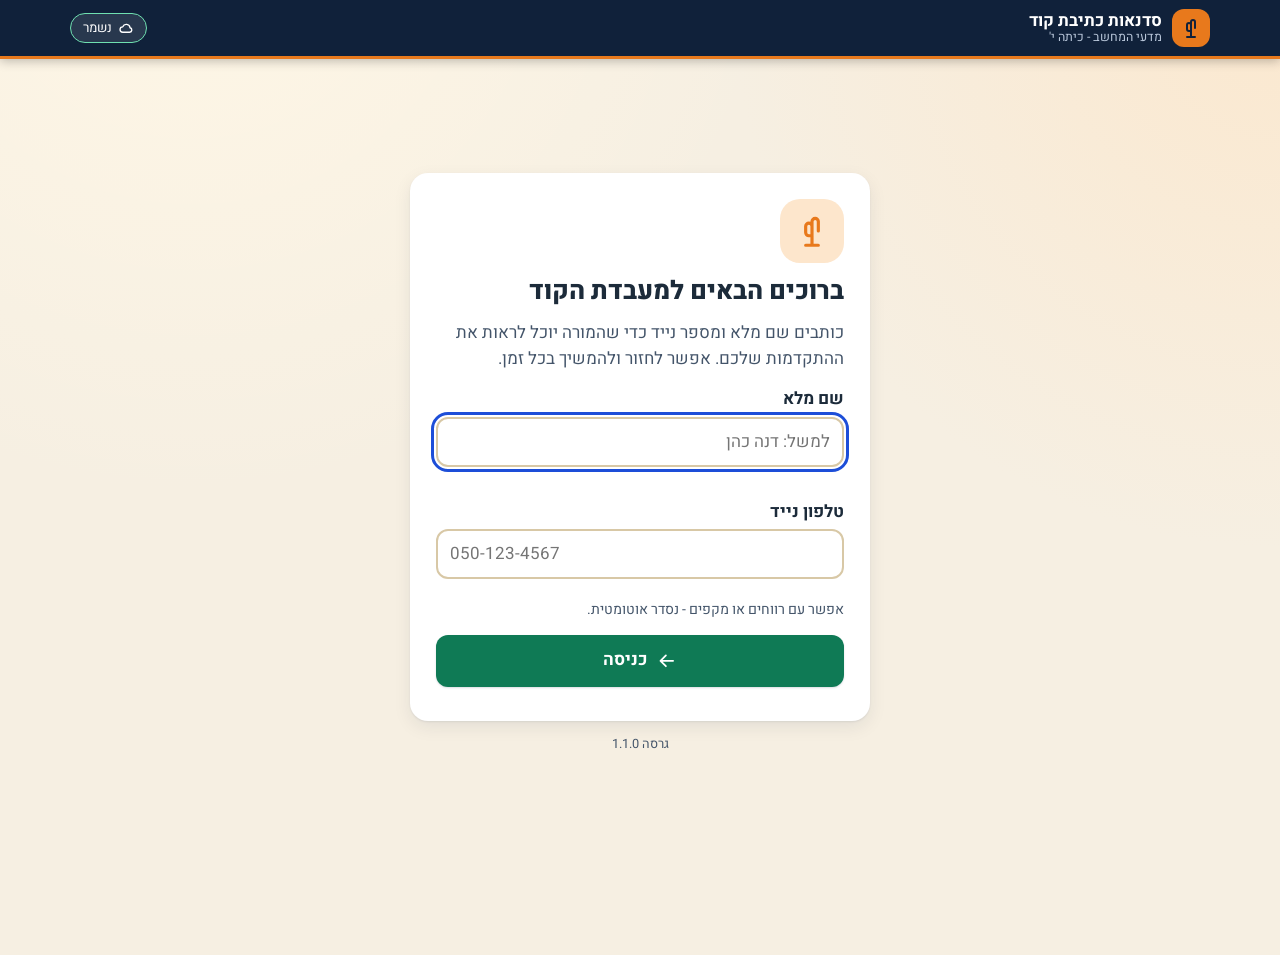
==== commit b4b258b4: "Workshops v1.1.0: flexible step order, fix-after-check, vocabulary helper - Skeleton stage accepts a" ====
--- a/code-workshops/index.html
+++ b/code-workshops/index.html
@@ -8,8 +8,9 @@
   <link rel="preconnect" href="https://fonts.googleapis.com">
   <link rel="preconnect" href="https://fonts.gstatic.com" crossorigin>
   <link href="https://fonts.googleapis.com/css2?family=Heebo:wght@400;500;700;800&family=JetBrains+Mono:wght@400;600&display=swap" rel="stylesheet">
-  <link rel="stylesheet" href="js/vendor/codemirror/codemirror.css">
-  <link rel="stylesheet" href="css/style.css">
+  <link rel="stylesheet" href="js/vendor/codemirror/codemirror.css?v=1.1.0">
+  <link rel="stylesheet" href="css/style.css?v=1.1.0">
+  <link rel="stylesheet" href="css/glossary.css?v=1.1.0">
 </head>
 <body>
   <a class="skip" href="#main">דילוג לתוכן</a>
@@ -17,13 +18,15 @@
   <main id="main" tabindex="-1"></main>
   <div id="toast" class="toast-host" role="status" aria-live="polite"></div>
   <noscript><p style="padding:2rem;text-align:center">האתר דורש JavaScript. נא להפעיל אותו בדפדפן.</p></noscript>
-  <script src="js/config.js"></script>
-  <script src="js/vendor/codemirror/codemirror.js"></script>
-  <script src="js/vendor/codemirror/clike.js"></script>
-  <script src="js/vendor/codemirror/matchbrackets.js"></script>
-  <script src="js/vendor/codemirror/closebrackets.js"></script>
-  <script src="js/csrun.js"></script>
-  <script src="js/sync.js"></script>
-  <script src="js/app.js"></script>
+  <script src="js/config.js?v=1.1.0"></script>
+  <script src="js/vendor/codemirror/codemirror.js?v=1.1.0"></script>
+  <script src="js/vendor/codemirror/clike.js?v=1.1.0"></script>
+  <script src="js/vendor/codemirror/matchbrackets.js?v=1.1.0"></script>
+  <script src="js/vendor/codemirror/closebrackets.js?v=1.1.0"></script>
+  <script src="js/csrun.js?v=1.1.0"></script>
+  <script src="js/sync.js?v=1.1.0"></script>
+  <script src="js/order.js?v=1.1.0"></script>
+  <script src="js/app.js?v=1.1.0"></script>
+  <script src="js/glossary.js?v=1.1.0"></script>
 </body>
 </html>
--- a/code-workshops/css/style.css
+++ b/code-workshops/css/style.css
@@ -324,7 +324,7 @@
 input.blank::placeholder { color: #7f99b8; }
 input.blank:focus { outline: 3px solid #ffd27a; border-bottom-style: solid; }
 .qdot { width: 10px; height: 10px; border-radius: 50%; display: inline-block; flex: none; }
-.qdot.ok { background: #46d39a; } .qdot.no { background: #ff6b5f; }
+.qdot.ok { background: #46d39a; } .qdot.no { background: #ff6b5f; } .qdot.maybe { background: #f5b942; }
 .qbtn { width: 22px; height: 22px; border-radius: 50%; border: 1px solid #5d7ea8; background: transparent; color: #cfe0f5; font-size: 13px; line-height: 1; cursor: pointer; padding: 0; font-family: var(--font); }
 .qbtn:hover { background: #2a4a72; }
 .blank-hint { margin: 8px 14px 0; background: #1b3555; color: #ffe3ae; border-radius: 10px; padding: 8px 12px; font-family: var(--font); font-size: .95rem; }
@@ -491,3 +491,7 @@
 
 /* No programming ligatures: beginners must see the real characters (>= and ==, not a single glyph) */
 code, pre, .mono, .stext.mono, .fillcode, .fillcode input, .CodeMirror, .con-out, .con-in, .sim-out, .codeblock { font-variant-ligatures: none; font-feature-settings: "liga" 0, "calt" 0; }
+
+/* A prediction that is not right yet: stays editable, with the option to reveal the real output */
+.pred-real.retry { display: flex; flex-wrap: wrap; align-items: center; gap: 8px 14px; }
+.pred-real.retry h4, .pred-real.retry p { margin: 0; }
--- a/code-workshops/css/glossary.css
+++ b/code-workshops/css/glossary.css
@@ -0,0 +1,130 @@
+/* Vocabulary helper (מילון מונחים). Uses the app's CSS variables (css/style.css). */
+.gl-ico { width: 1.25em; height: 1.25em; flex: none; }
+body { padding-bottom: 76px; }
+
+/* ---------- floating button (bottom-left; in RTL the app's main actions are on the right) ---------- */
+.gl-fab {
+  position: fixed; left: 16px; bottom: 16px; z-index: 70; height: 52px; min-width: 52px; padding: 0 16px 0 18px;
+  display: inline-flex; align-items: center; justify-content: center; gap: 8px;
+  border: 2px solid var(--sun); border-radius: 999px; background: var(--night); color: #fff; cursor: pointer;
+  font: 700 .95rem/1 var(--font); box-shadow: 0 4px 14px rgba(16, 33, 58, .35);
+  transition: transform .12s, background-color .15s, box-shadow .15s;
+}
+.gl-fab[hidden], .gl-panel[hidden], .gl-backdrop[hidden] { display: none !important; }
+.gl-fab:hover { background: var(--night-2); transform: translateY(-1px); box-shadow: 0 6px 18px rgba(16, 33, 58, .4); }
+.gl-fab[aria-expanded="true"] { background: var(--sun); color: var(--night); }
+.gl-fab .gl-ico { width: 24px; height: 24px; }
+.gl-fab:focus-visible, .gl-panel :focus-visible, .gl-pop :focus-visible { outline: 3px solid #ffd27a; outline-offset: 2px; box-shadow: 0 0 0 5px #1d4ed8; border-radius: 10px; }
+.gl-fab:focus-visible { border-radius: 999px; }
+.gl-fab.gl-away { opacity: 0; pointer-events: none; transform: translateY(12px); }
+
+/* ---------- panel ---------- */
+.gl-backdrop { display: none; }
+.gl-panel {
+  position: fixed; left: 16px; bottom: 80px; z-index: 75; width: 380px; max-width: calc(100vw - 24px);
+  max-height: min(70vh, calc(100vh - 100px)); display: flex; flex-direction: column; overflow: hidden;
+  background: var(--sand-50); color: var(--ink); border: 1px solid var(--sand-300); border-radius: var(--radius);
+  box-shadow: 0 10px 34px rgba(16, 33, 58, .35); font-family: var(--font); font-size: 16px; line-height: 1.5;
+  animation: gl-in .16s ease-out;
+}
+@keyframes gl-in { from { opacity: 0; transform: translateY(8px); } to { opacity: 1; transform: none; } }
+.gl-ph { display: flex; align-items: center; gap: 8px; padding: 6px 12px; background: var(--night); color: #fff; border-bottom: 3px solid var(--sun); flex: none; }
+.gl-ph-ico { color: var(--sun-b); }
+.gl-title { margin: 0; font-size: 1.05rem; flex: 1; }
+.gl-x { width: 44px; height: 44px; border: 0; border-radius: 10px; background: transparent; color: #fff; display: grid; place-items: center; cursor: pointer; margin-inline-end: -8px; }
+.gl-x:hover { background: rgba(255, 255, 255, .15); }
+.gl-scroll { overflow-y: auto; overscroll-behavior: contain; padding: 12px; flex: 1; min-height: 0; }
+.gl-search { width: 100%; min-height: 44px; border: 2px solid var(--sand-300); border-radius: 12px; padding: 0 12px; font: inherit; background: #fff; color: var(--ink); }
+.gl-search:focus { outline: none; border-color: #1d4ed8; box-shadow: 0 0 0 3px rgba(29, 78, 216, .25); }
+.gl-chips { display: flex; flex-wrap: wrap; gap: 6px; margin: 10px 0; }
+.gl-chip { min-height: 44px; padding: 0 12px; border: 1px solid var(--sand-300); border-radius: 999px; background: #fff; color: var(--ink); font: 600 .85rem/1 var(--font); cursor: pointer; }
+.gl-chip:hover { background: var(--sand-100); }
+.gl-chip[aria-pressed="true"] { background: var(--night); border-color: var(--night); color: #fff; }
+.gl-guide { width: 100%; display: flex; align-items: center; gap: 10px; text-align: start; min-height: 56px; padding: 8px 12px; margin-bottom: 8px; border: 2px solid var(--sun); border-radius: 12px; background: var(--sun-l); color: var(--ink); font: inherit; cursor: pointer; }
+.gl-guide:hover { background: #fcdcb8; }
+.gl-guide[hidden] { display: none; }
+.gl-guide .gl-ico { color: var(--night); width: 26px; height: 26px; }
+.gl-guide-t { display: flex; flex-direction: column; line-height: 1.3; }
+.gl-guide-t small { color: var(--ink-2); font-size: .8rem; }
+.gl-list { list-style: none; margin: 0; padding: 0; }
+.gl-cat { margin: 10px 4px 4px; font-size: .78rem; font-weight: 800; color: var(--ink-2); letter-spacing: .02em; }
+.gl-item { width: 100%; min-height: 44px; display: flex; align-items: baseline; gap: 10px; text-align: start; padding: 6px 10px; border: 0; border-radius: 10px; background: transparent; color: var(--ink); font: inherit; cursor: pointer; }
+.gl-item:hover, .gl-item:focus-visible { background: #fff; }
+.gl-item-t { font-weight: 800; flex: none; min-width: 5.5em; max-width: 9em; overflow: hidden; text-overflow: ellipsis; white-space: nowrap; }
+.gl-item-s { color: var(--ink-2); font-size: .85rem; overflow: hidden; text-overflow: ellipsis; white-space: nowrap; flex: 1; min-width: 0; }
+.gl-empty { padding: 14px 6px; color: var(--ink-2); }
+
+/* ---------- card / guide ---------- */
+.gl-back, .gl-link { display: inline-flex; align-items: center; gap: 6px; min-height: 44px; padding: 0 12px; border: 1px solid var(--sand-300); border-radius: 10px; background: #fff; color: var(--ink); font: 700 .9rem/1 var(--font); cursor: pointer; }
+.gl-back:hover, .gl-link:hover { background: var(--sand-100); }
+.gl-link { margin-top: 12px; background: var(--sun-l); border-color: var(--sun-b); }
+.gl-card-h { display: flex; align-items: center; justify-content: space-between; gap: 8px; margin: 10px 0 6px; flex-wrap: wrap; }
+.gl-card-t { margin: 10px 0 6px; font-size: 1.3rem; }
+.gl-card-h .gl-card-t { margin: 0; }
+.gl-badge { background: var(--night); color: #fff; border-radius: 8px; padding: 1px 10px; font-size: .75rem; font-weight: 700; white-space: nowrap; }
+.gl-aka { display: flex; flex-wrap: wrap; gap: 6px; margin: 6px 0 8px; }
+.gl-aka-i { background: #16304f; color: #ffe3ae; border-radius: 8px; padding: 0 10px; font: 600 .85rem/1.7 var(--mono); unicode-bidi: plaintext; }
+.gl-short { margin: 6px 0; font-weight: 600; }
+.gl-more { margin: 6px 0; color: var(--ink-2); }
+.gl-code { margin: 8px 0; background: var(--night-3); color: #e6edf7; border-radius: 10px; padding: 8px 12px; direction: ltr; text-align: left; unicode-bidi: isolate; white-space: pre; overflow-x: auto; font: 13.5px/1.5 var(--mono); font-variant-ligatures: none; }
+.gl-code code { font: inherit; background: none; color: inherit; padding: 0; }
+.gl-result { margin: 6px 0 0; padding: 6px 10px; border-radius: 10px; background: var(--green-l); color: #07442f; font-size: .92rem; }
+.gl-sec { margin-top: 14px; }
+.gl-sec h4 { margin: 0 0 4px; font-size: 1rem; color: var(--night-2); }
+.gl-sec p { margin: 4px 0; }
+.gl-part { margin: 8px 0; }
+.gl-label { margin: 2px 2px 0; font-size: .92rem; color: var(--ink-2); }
+.gl-ul { margin: 4px 0; padding-inline-start: 20px; }
+.gl-ul li { margin: 4px 0; }
+
+code.gl-inl { font: 600 .86em/1.2 var(--mono); background: rgba(16, 33, 58, .09); border-radius: 5px; padding: 1px 5px; direction: ltr; unicode-bidi: isolate; white-space: nowrap; font-variant-ligatures: none; }
+.gl-label code.gl-inl, .gl-more code.gl-inl { background: rgba(16, 33, 58, .07); }
+
+/* ---------- footer switch ---------- */
+.gl-pf { flex: none; border-top: 1px solid var(--sand-300); background: #fff; padding: 2px 12px; }
+.gl-swl { display: flex; align-items: center; gap: 10px; min-height: 44px; cursor: pointer; font-size: .9rem; font-weight: 600; position: relative; }
+.gl-sw { position: absolute; opacity: 0; width: 44px; height: 44px; margin: 0; inset-inline-start: 0; cursor: pointer; }
+.gl-track { width: 40px; height: 22px; border-radius: 999px; background: #6b7a8c; position: relative; flex: none; transition: background-color .15s; }
+.gl-track::after { content: ""; position: absolute; top: 2px; inset-inline-start: 2px; width: 18px; height: 18px; border-radius: 50%; background: #fff; transition: inset-inline-start .15s; }
+.gl-sw:checked + .gl-track { background: var(--green); }
+.gl-sw:checked + .gl-track::after { inset-inline-start: 20px; }
+.gl-sw:focus-visible + .gl-track { outline: 3px solid #1d4ed8; outline-offset: 2px; }
+
+/* ---------- terms inside the app text ---------- */
+button.gl-term {
+  appearance: none; -webkit-appearance: none; display: inline; margin: 0; padding: 0; border: 0; border-radius: 3px; background: transparent;
+  font: inherit; color: inherit; letter-spacing: inherit; line-height: inherit; text-align: inherit; white-space: inherit; min-height: 0; min-width: 0; cursor: help;
+  text-decoration: underline dotted; text-decoration-thickness: 1.5px; text-underline-offset: 3px;
+  text-decoration-color: currentColor;
+}
+@supports (color: color-mix(in srgb, red, blue)) { button.gl-term { text-decoration-color: color-mix(in srgb, currentColor 70%, transparent); } }
+button.gl-term:hover, button.gl-term[aria-expanded="true"] { background: rgba(232, 121, 28, .18); text-decoration-style: solid; }
+button.gl-term:focus-visible { outline: 3px solid #1d4ed8; outline-offset: 1px; }
+
+/* ---------- popover (under body, never clipped) ---------- */
+.gl-pop {
+  position: fixed; z-index: 85; width: max-content; max-width: min(300px, calc(100vw - 16px)); max-height: calc(100vh - 16px); overflow: auto;
+  background: #fff; color: var(--ink); border: 1px solid var(--sand-300); border-top: 3px solid var(--sun); border-radius: 12px;
+  box-shadow: 0 8px 26px rgba(16, 33, 58, .32); padding: 10px 12px; font: 400 .92rem/1.5 var(--font); text-align: start; direction: rtl;
+  animation: gl-in .12s ease-out;
+}
+.gl-pop-t { display: flex; align-items: center; gap: 8px; flex-wrap: wrap; font-weight: 800; font-size: 1rem; }
+.gl-pop-s { margin: 4px 0; }
+.gl-pop .gl-code { font-size: 12.5px; padding: 6px 10px; margin: 6px 0; }
+.gl-pop-r { margin: 4px 0; font-size: .85rem; color: #07442f; }
+.gl-pop-more { margin-top: 6px; min-height: 44px; padding: 0 14px; border: 2px solid var(--green); border-radius: 10px; background: var(--green); color: #fff; font: 700 .9rem/1 var(--font); cursor: pointer; }
+.gl-pop-more:hover { background: var(--green-d); }
+
+/* ---------- phones: bottom sheet, icon-only button ---------- */
+@media (max-width: 599px) {
+  .gl-fab { padding: 0; width: 52px; }
+  .gl-fab-l { display: none; }
+  .gl-backdrop { display: block; position: fixed; inset: 0; z-index: 74; background: rgba(11, 22, 38, .45); }
+  .gl-panel { left: 0; right: 0; bottom: 0; width: 100%; max-width: 100%; max-height: 80vh; max-height: 80dvh; border-radius: var(--radius) var(--radius) 0 0; border-bottom: 0; animation: gl-up .2s ease-out; }
+  @keyframes gl-up { from { transform: translateY(40px); opacity: .5; } to { transform: none; opacity: 1; } }
+}
+@media (prefers-reduced-motion: reduce) {
+  .gl-panel, .gl-pop { animation: none; }
+  .gl-fab, .gl-track, .gl-track::after { transition: none; }
+}
+@media print { .gl-fab, .gl-panel, .gl-pop, .gl-backdrop { display: none !important; } }
